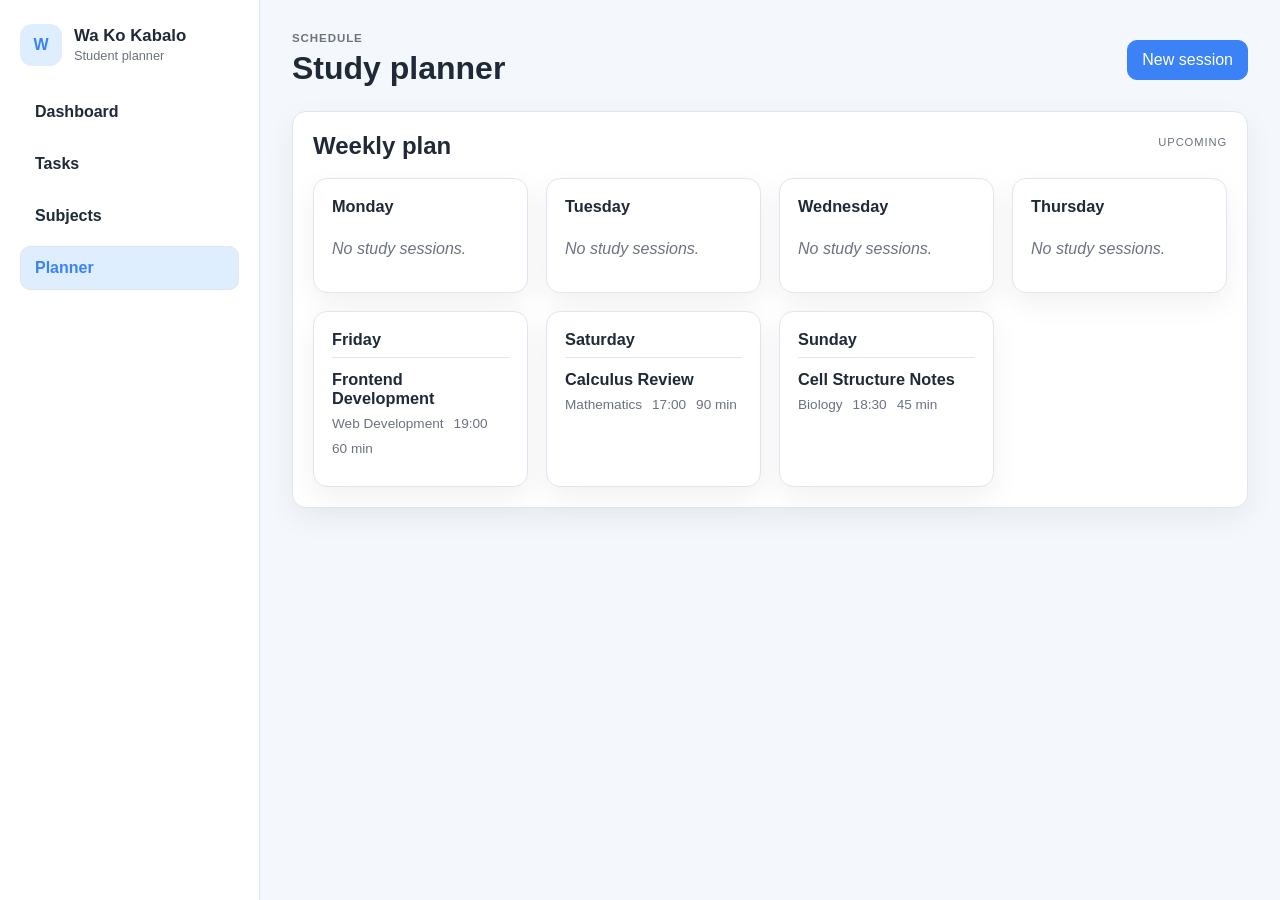
==== planner.html @ 294d0827 "feat: add student planner app foundation" ====
<!DOCTYPE html>
<html lang="en">
<head>
    <meta charset="UTF-8">
    <meta name="viewport" content="width=device-width, initial-scale=1.0">
    <title>Wa Ko Kabalo - Planner</title>
    <link rel="stylesheet" href="css/style.css">
</head>
<body>
    <div class="app-shell">
        <aside class="sidebar">
            <div class="brand">
                <div class="brand-mark">W</div>
                <div>
                    <p class="brand-name">Wa Ko Kabalo</p>
                    <span class="brand-tag">Student planner</span>
                </div>
            </div>

            <nav class="main-nav" aria-label="Main navigation">
                <a class="nav-link" href="index.html">Dashboard</a>
                <a class="nav-link" href="tasks.html">Tasks</a>
                <a class="nav-link" href="subjects.html">Subjects</a>
                <a class="nav-link active" href="planner.html">Planner</a>
            </nav>
        </aside>

        <main class="page-content">
            <header class="page-header">
                <div>
                    <p class="eyebrow">Schedule</p>
                    <h1>Study planner</h1>
                </div>
                <button class="primary-btn" type="button">New session</button>
            </header>

            <section class="panel">
                <div class="panel-header">
                    <h2>Weekly plan</h2>
                    <span class="label">Upcoming</span>
                </div>
                <div id="plannerWeek" class="week-grid"></div>
            </section>
        </main>
    </div>

    <script src="js/data.js"></script>
    <script src="js/planner.js"></script>
</body>
</html>
---- css/style.css ----
:root {
    --bg: #f4f7fb;
    --panel: #ffffff;
    --panel-alt: #eef3ff;
    --border: #dfe6f1;
    --text: #1f2937;
    --muted: #6b7280;
    --primary: #3b82f6;
    --primary-soft: #dfeeff;
    --success: #16a34a;
    --warning: #f59e0b;
    --danger: #ef4444;
    --shadow: 0 10px 30px rgba(15, 23, 42, 0.06);
}

* {
    box-sizing: border-box;
}

html {
    scroll-behavior: smooth;
}

body {
    margin: 0;
    font-family: Arial, Helvetica, sans-serif;
    background: var(--bg);
    color: var(--text);
}

button,
input {
    font: inherit;
}

.app-shell {
    display: flex;
    min-height: 100vh;
}

.sidebar {
    width: 260px;
    background: var(--panel);
    border-right: 1px solid var(--border);
    padding: 24px 20px;
}

.brand {
    display: flex;
    align-items: center;
    gap: 12px;
    margin-bottom: 24px;
}

.brand-mark {
    display: flex;
    align-items: center;
    justify-content: center;
    width: 42px;
    height: 42px;
    border-radius: 12px;
    background: var(--primary-soft);
    color: var(--primary);
    font-weight: 700;
}

.brand-name {
    margin: 0;
    font-size: 1.05rem;
    font-weight: 700;
}

.brand-tag {
    color: var(--muted);
    font-size: 0.8rem;
}

.main-nav {
    display: flex;
    flex-direction: column;
    gap: 8px;
}

.nav-link {
    display: block;
    padding: 12px 14px;
    border-radius: 10px;
    color: var(--text);
    text-decoration: none;
    font-weight: 600;
    border: 1px solid transparent;
}

.nav-link:hover,
.nav-link.active {
    background: var(--primary-soft);
    border-color: var(--border);
    color: var(--primary);
}

.sidebar-panel {
    margin-top: 28px;
    background: var(--panel-alt);
    border: 1px solid var(--border);
    border-radius: 12px;
    padding: 16px;
}

.label {
    margin: 0 0 8px;
    text-transform: uppercase;
    letter-spacing: 0.08em;
    font-size: 0.7rem;
    color: var(--muted);
}

.page-content {
    flex: 1;
    padding: 32px;
}

.page-header {
    display: flex;
    align-items: center;
    justify-content: space-between;
    gap: 16px;
    margin-bottom: 24px;
}

.eyebrow {
    margin: 0 0 6px;
    color: var(--muted);
    text-transform: uppercase;
    letter-spacing: 0.08em;
    font-size: 0.72rem;
    font-weight: 700;
}

.page-header h1,
.panel-header h2,
.panel h2 {
    margin: 0;
}

.primary-btn,
.secondary-btn,
.chip {
    border: 1px solid var(--border);
    background: var(--panel);
    color: var(--text);
    border-radius: 10px;
    padding: 10px 14px;
    cursor: pointer;
}

.primary-btn {
    background: var(--primary);
    border-color: var(--primary);
    color: white;
}

.stats-grid,
.dashboard-grid,
.subject-grid,
.week-grid {
    display: grid;
    gap: 18px;
}

.stats-grid {
    grid-template-columns: repeat(auto-fit, minmax(180px, 1fr));
    margin-bottom: 24px;
}

.stat-card,
.panel,
.subject-card,
.day-card {
    background: var(--panel);
    border: 1px solid var(--border);
    border-radius: 14px;
    box-shadow: var(--shadow);
}

.stat-card {
    padding: 18px 20px;
}

.stat-card p {
    margin: 0 0 8px;
    color: var(--muted);
    font-size: 0.9rem;
}

.stat-card strong {
    font-size: 1.9rem;
}

.dashboard-grid {
    grid-template-columns: 1.5fr 1fr;
}

.panel {
    padding: 20px;
}

.panel-header {
    display: flex;
    align-items: center;
    justify-content: space-between;
    gap: 12px;
    margin-bottom: 18px;
}

.panel-header a {
    color: var(--primary);
    text-decoration: none;
    font-weight: 600;
}

.task-list,
.mini-list,
.subject-list,
.session-list {
    display: flex;
    flex-direction: column;
    gap: 14px;
}

.task-item {
    padding: 14px 0;
    border-bottom: 1px solid var(--border);
}

.task-item:last-child {
    border-bottom: none;
    padding-bottom: 0;
}

.task-item h3,
.subject-card h3,
.day-card h3,
.session-item h4 {
    margin: 0 0 8px;
    font-size: 1.02rem;
}

.task-meta,
.subject-meta,
.session-meta {
    display: flex;
    flex-wrap: wrap;
    gap: 10px;
    color: var(--muted);
    font-size: 0.85rem;
}

.priority-badge,
.status-badge {
    display: inline-flex;
    align-items: center;
    border-radius: 999px;
    padding: 5px 9px;
    font-size: 0.72rem;
    font-weight: 700;
    text-transform: capitalize;
}

.priority-high {
    background: #fee2e2;
    color: #b91c1c;
}

.priority-medium {
    background: #fef3c7;
    color: #92400e;
}

.priority-low {
    background: #dcfce7;
    color: #166534;
}

.status-in-progress {
    background: #dbeafe;
    color: #1d4ed8;
}

.status-not-started {
    background: #f3f4f6;
    color: #374151;
}

.status-completed {
    background: #dcfce7;
    color: #166534;
}

.progress-line {
    width: 100%;
    height: 8px;
    background: #edf2f7;
    border-radius: 999px;
    overflow: hidden;
    margin-top: 10px;
}

.progress-line span {
    display: block;
    height: 100%;
    border-radius: inherit;
    background: var(--primary);
}

.mini-list .entry {
    padding: 12px 0;
    border-bottom: 1px solid var(--border);
}

.mini-list .entry:last-child {
    border-bottom: none;
    padding-bottom: 0;
}

.page-toolbar {
    display: flex;
    align-items: center;
    justify-content: space-between;
    gap: 16px;
    margin-bottom: 24px;
}

.filter-group {
    display: flex;
    flex-wrap: wrap;
    gap: 8px;
}

.chip.active {
    background: var(--primary-soft);
    border-color: var(--primary);
    color: var(--primary);
}

.search-box {
    flex: 1;
    max-width: 320px;
}

.search-box input {
    width: 100%;
    padding: 10px 12px;
    border: 1px solid var(--border);
    border-radius: 10px;
    background: var(--panel);
}

.table-wrap {
    overflow-x: auto;
}

.data-table {
    width: 100%;
    border-collapse: collapse;
}

.data-table th,
.data-table td {
    padding: 14px 10px;
    border-bottom: 1px solid var(--border);
    text-align: left;
    vertical-align: top;
}

.data-table th {
    color: var(--muted);
    font-size: 0.75rem;
    text-transform: uppercase;
    letter-spacing: 0.07em;
}

.subject-grid {
    grid-template-columns: repeat(auto-fit, minmax(220px, 1fr));
}

.subject-card {
    padding: 18px;
}

.subject-card-header {
    display: flex;
    align-items: center;
    justify-content: space-between;
    gap: 12px;
}

.subject-code {
    display: inline-block;
    padding: 6px 10px;
    border-radius: 999px;
    background: var(--primary-soft);
    color: var(--primary);
    font-size: 0.75rem;
    font-weight: 700;
}

.subject-card p {
    margin: 0 0 12px;
    color: var(--muted);
}

.week-grid {
    grid-template-columns: repeat(auto-fit, minmax(190px, 1fr));
}

.day-card {
    padding: 18px;
}

.session-item {
    padding: 12px 0;
    border-top: 1px solid var(--border);
}

.empty-state {
    color: var(--muted);
    font-style: italic;
}

@media (max-width: 820px) {
    .app-shell {
        flex-direction: column;
    }

    .sidebar {
        width: 100%;
        border-right: none;
        border-bottom: 1px solid var(--border);
    }

    .main-nav {
        flex-direction: row;
        flex-wrap: wrap;
    }

    .page-content {
        padding: 20px;
    }

    .dashboard-grid {
        grid-template-columns: 1fr;
    }

    .page-toolbar {
        flex-direction: column;
        align-items: stretch;
    }

    .search-box {
        max-width: none;
    }
}
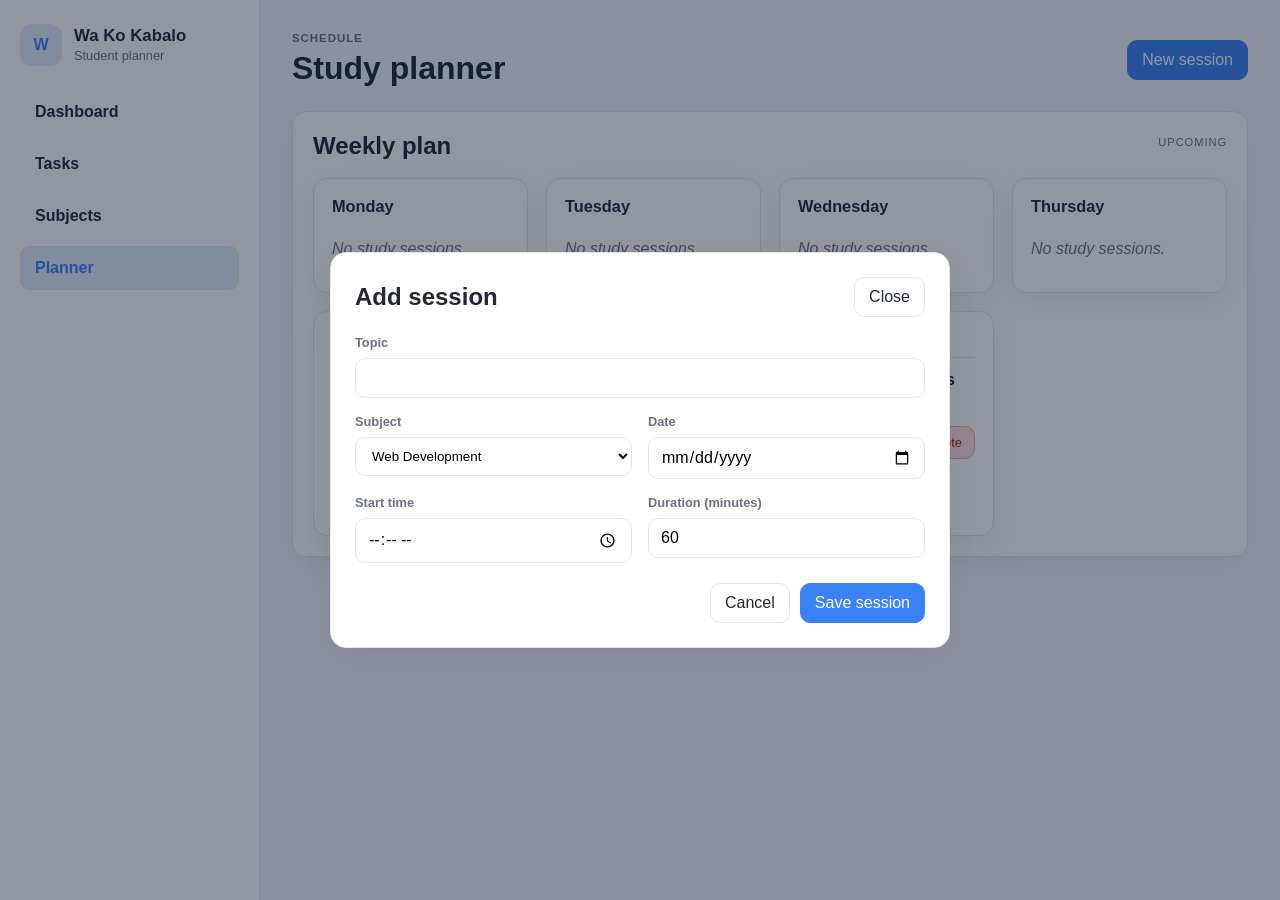
==== commit 39d14b32: "feat: complete core app CRUD functionality" ====
--- a/planner.html
+++ b/planner.html
@@ -31,7 +31,7 @@
                     <p class="eyebrow">Schedule</p>
                     <h1>Study planner</h1>
                 </div>
-                <button class="primary-btn" type="button">New session</button>
+                <button id="newSessionButton" class="primary-btn" type="button">New session</button>
             </header>
 
             <section class="panel">
@@ -44,6 +44,54 @@
         </main>
     </div>
 
+    <div id="sessionModal" class="modal-overlay" hidden>
+        <div class="modal-card">
+            <div class="panel-header">
+                <h2 id="sessionModalTitle">Add session</h2>
+                <button type="button" class="secondary-btn" id="closeSessionModal">Close</button>
+            </div>
+
+            <form id="sessionForm">
+                <input type="hidden" id="sessionId" value="">
+
+                <div class="form-grid">
+                    <div class="field full">
+                        <label for="sessionTopic">Topic</label>
+                        <input id="sessionTopic" name="topic" type="text" required>
+                    </div>
+
+                    <div class="field">
+                        <label for="sessionSubject">Subject</label>
+                        <select id="sessionSubject" name="subjectId"></select>
+                    </div>
+
+                    <div class="field">
+                        <label for="sessionDate">Date</label>
+                        <input id="sessionDate" name="date" type="date" required>
+                    </div>
+
+                    <div class="field">
+                        <label for="sessionStartTime">Start time</label>
+                        <input id="sessionStartTime" name="startTime" type="time" required>
+                    </div>
+
+                    <div class="field">
+                        <label for="sessionDuration">Duration (minutes)</label>
+                        <input id="sessionDuration" name="duration" type="number" min="15" step="15" value="60" required>
+                    </div>
+                </div>
+
+                <div class="form-actions">
+                    <button type="button" id="deleteSessionButton" class="danger-btn" hidden>Delete</button>
+                    <div class="form-actions-right">
+                        <button type="button" class="secondary-btn" id="cancelSessionModal">Cancel</button>
+                        <button type="submit" class="primary-btn">Save session</button>
+                    </div>
+                </div>
+            </form>
+        </div>
+    </div>
+
     <script src="js/data.js"></script>
     <script src="js/planner.js"></script>
 </body>
--- a/css/style.css
+++ b/css/style.css
@@ -127,6 +127,89 @@
     margin-bottom: 24px;
 }
 
+.modal-overlay {
+    position: fixed;
+    inset: 0;
+    background: rgba(15, 23, 42, 0.45);
+    display: flex;
+    align-items: center;
+    justify-content: center;
+    padding: 24px;
+    z-index: 10;
+}
+
+.modal-card {
+    width: min(620px, 100%);
+    background: var(--panel);
+    border: 1px solid var(--border);
+    border-radius: 16px;
+    box-shadow: var(--shadow);
+    padding: 24px;
+}
+
+.form-grid {
+    display: grid;
+    grid-template-columns: repeat(2, minmax(0, 1fr));
+    gap: 16px;
+    margin-top: 12px;
+}
+
+.field {
+    display: flex;
+    flex-direction: column;
+    gap: 8px;
+}
+
+.field.full {
+    grid-column: 1 / -1;
+}
+
+.field label {
+    font-size: 0.8rem;
+    color: var(--muted);
+    font-weight: 700;
+}
+
+.field input,
+.field textarea,
+.field select {
+    width: 100%;
+    padding: 10px 12px;
+    border: 1px solid var(--border);
+    border-radius: 10px;
+    background: var(--panel);
+}
+
+.form-actions {
+    display: flex;
+    align-items: center;
+    justify-content: space-between;
+    gap: 12px;
+    margin-top: 20px;
+}
+
+.form-actions-right {
+    display: flex;
+    align-items: center;
+    gap: 10px;
+    margin-left: auto;
+}
+
+.danger-btn {
+    border: 1px solid #fca5a5;
+    background: #fee2e2;
+    color: #b91c1c;
+    border-radius: 10px;
+    padding: 10px 14px;
+    cursor: pointer;
+}
+
+.small-btn {
+    padding: 8px 12px;
+    font-size: 0.8rem;
+    margin-left: 8px;
+}
+
 .eyebrow {
     margin: 0 0 6px;
     color: var(--muted);
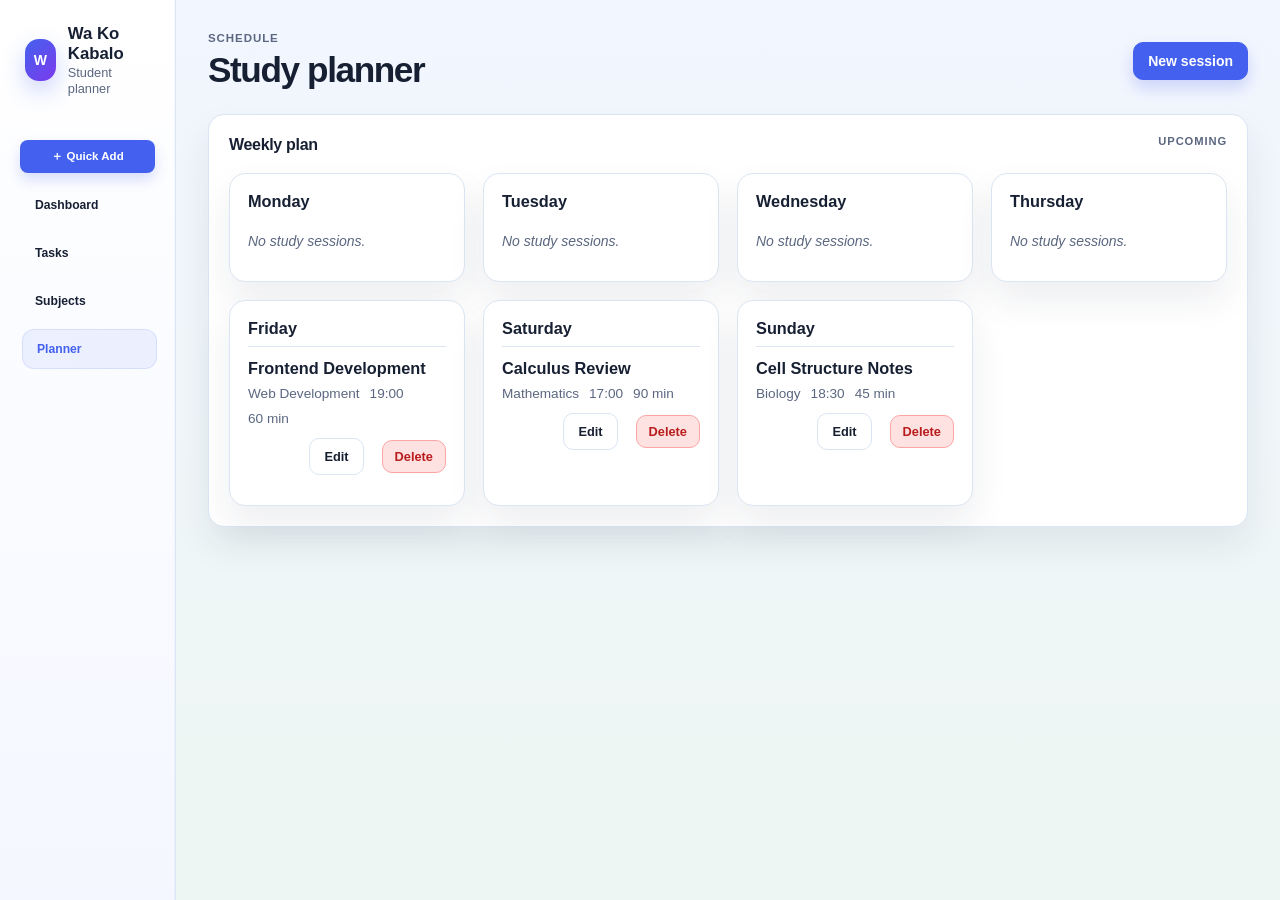
==== commit e9c16ecf: "new design for dashboard" ====
--- a/planner.html
+++ b/planner.html
@@ -16,6 +16,7 @@
                     <span class="brand-tag">Student planner</span>
                 </div>
             </div>
+            <a class="sidebar-quick-add" href="tasks.html?new=1">＋ Quick Add</a>
 
             <nav class="main-nav" aria-label="Main navigation">
                 <a class="nav-link" href="index.html">Dashboard</a>
--- a/css/style.css
+++ b/css/style.css
@@ -1,16 +1,17 @@
 :root {
-    --bg: #f4f7fb;
+    --bg: #f2f6ff;
+    --bg-strong: #e8f0ff;
     --panel: #ffffff;
-    --panel-alt: #eef3ff;
-    --border: #dfe6f1;
-    --text: #1f2937;
-    --muted: #6b7280;
-    --primary: #3b82f6;
-    --primary-soft: #dfeeff;
-    --success: #16a34a;
-    --warning: #f59e0b;
-    --danger: #ef4444;
-    --shadow: 0 10px 30px rgba(15, 23, 42, 0.06);
+    --panel-alt: #eef4ff;
+    --border: #dbe5f3;
+    --text: #172033;
+    --muted: #5b6780;
+    --primary: #4361ee;
+    --primary-soft: #ebf0ff;
+    --success: #1fa972;
+    --warning: #f5a524;
+    --danger: #ef476f;
+    --shadow: 0 18px 36px rgba(30, 41, 59, 0.08);
 }
 
 * {
@@ -23,8 +24,255 @@
 
 body {
     margin: 0;
-    font-family: Arial, Helvetica, sans-serif;
+    color: var(--text);
     background: var(--bg);
+    font-family: "Trebuchet MS", "Segoe UI", sans-serif;
+    font-size: 14px;
+}
+
+button, input, select, textarea { font: inherit; }
+button, a { -webkit-tap-highlight-color: transparent; }
+
+.app-shell { display: flex; min-height: 100vh; }
+
+.sidebar {
+    width: 176px;
+    flex: 0 0 176px;
+    padding: 16px 12px;
+    background: #fffaf4;
+    border-right: 1px solid #f4e9dd;
+    display: flex;
+    flex-direction: column;
+}
+
+.brand { display: flex; align-items: center; gap: 9px; padding: 0 5px 20px; }
+.brand-mark {
+    width: 30px;
+    height: 30px;
+    display: grid;
+    place-items: center;
+    border-radius: 8px;
+    background: var(--primary);
+    color: #fff;
+    font-weight: 800;
+}
+.brand-name { margin: 0; font-size: 0.78rem; font-weight: 800; }
+.brand-tag { color: var(--muted); font-size: 0.62rem; }
+.sidebar-quick-add { display: block; margin: 0 0 12px; padding: 9px 11px; border-radius: 8px; color: #fff; background: var(--primary); box-shadow: 0 7px 14px rgba(47, 75, 232, 0.18); font-size: 0.72rem; font-weight: 800; text-align: center; text-decoration: none; }
+.main-nav { display: flex; flex-direction: column; gap: 4px; }
+.nav-link {
+    display: block;
+    padding: 9px 11px;
+    border-radius: 8px;
+    color: #3d3935;
+    text-decoration: none;
+    font-size: 0.76rem;
+    font-weight: 700;
+    transition: background 0.18s ease, color 0.18s ease, transform 0.18s ease;
+}
+.nav-link:hover, .nav-link.active { color: #fff; background: var(--primary); transform: translateX(2px); }
+.sidebar-panel {
+    margin-top: auto;
+    padding: 12px;
+    border-radius: 10px;
+    background: #f7eee4;
+    color: var(--muted);
+    font-size: 0.72rem;
+}
+.sidebar-panel strong { display: block; color: var(--text); font-size: 0.82rem; }
+.sidebar-panel p { margin: 4px 0 0; }
+.label, .eyebrow {
+    margin: 0;
+    color: var(--muted);
+    font-size: 0.62rem;
+    font-weight: 800;
+    letter-spacing: 0.07em;
+    text-transform: uppercase;
+}
+
+.page-content { width: min(100%, 1150px); padding: 16px 24px 40px; margin: 0 auto; }
+.page-header { display: flex; align-items: center; justify-content: space-between; gap: 16px; margin-bottom: 18px; }
+.page-header h1 { margin: 3px 0 0; font-size: clamp(1.55rem, 3vw, 2.2rem); letter-spacing: -0.04em; }
+.topbar { display: flex; align-items: center; justify-content: space-between; gap: 18px; margin-bottom: 12px; }
+.search-bar { width: min(100%, 390px); display: flex; align-items: center; gap: 8px; padding: 7px 11px; border-radius: 999px; background: #f3ebe3; color: var(--muted); }
+.search-bar input { width: 100%; border: 0; outline: 0; background: transparent; color: var(--text); font-size: 0.75rem; }
+.topbar-actions { display: flex; align-items: center; gap: 12px; color: var(--muted); font-size: 0.7rem; }
+.focus-pill { display: inline-flex; align-items: center; gap: 6px; color: var(--success); font-weight: 800; text-transform: uppercase; letter-spacing: 0.04em; }
+.focus-pill span { width: 7px; height: 7px; border-radius: 50%; background: var(--mint); }
+.notification-dot { display: grid; place-items: center; width: 20px; height: 20px; color: #fff; background: var(--danger); border-radius: 50%; font-size: 0.62rem; }
+.avatar { display: grid; place-items: center; width: 26px; height: 26px; color: #fff; background: #5e4b40; border-radius: 50%; font-weight: 800; }
+.welcome-band { display: flex; align-items: center; justify-content: space-between; gap: 20px; padding: 16px 18px; margin-bottom: 12px; border-radius: 10px; background: linear-gradient(100deg, #fff4e8 0%, #f9efe6 60%, #d9f7df 100%); }
+.welcome-band h1 { margin: 4px 0; font-size: clamp(1.4rem, 3vw, 2rem); letter-spacing: -0.05em; }
+.welcome-band h1 em { color: var(--primary); font-style: normal; }
+.welcome-band p:last-child { max-width: 510px; margin: 0; color: var(--muted); font-size: 0.72rem; }
+.encouragement { display: flex; align-items: center; gap: 9px; min-width: 180px; padding: 10px; background: rgba(255,255,255,0.84); border-radius: 9px; }
+.encouragement > span { display: grid; place-items: center; width: 30px; height: 30px; border-radius: 50%; color: #08704d; background: var(--mint); }
+.encouragement strong, .encouragement small { display: block; font-size: 0.68rem; }
+.encouragement small { margin-top: 3px; color: var(--muted); }
+.encouragement b { margin-left: auto; color: var(--success); font-size: 0.58rem; }
+.calm-strip { display: flex; align-items: center; gap: 9px; padding: 10px 13px; margin-bottom: 14px; background: #fff; border: 1px solid var(--border); border-radius: 9px; }
+.calm-icon { display: grid; place-items: center; width: 22px; height: 22px; color: #08704d; background: var(--mint); border-radius: 50%; }
+.calm-strip strong, .calm-strip small { display: block; font-size: 0.68rem; }
+.calm-strip small { color: var(--muted); }
+.calm-progress { width: min(190px, 25%); height: 5px; margin-left: auto; background: #eee8df; border-radius: 999px; overflow: hidden; }
+.calm-progress i { display: block; width: 28%; height: 100%; background: var(--success); border-radius: inherit; }
+.dashboard-grid-reference { align-items: start; }
+.focus-card { padding: 16px; margin-bottom: 14px; background: #fff; border: 1px solid var(--border); border-radius: 10px; box-shadow: var(--shadow); }
+.focus-tags { display: flex; flex-wrap: wrap; gap: 6px; }
+.focus-tags span { padding: 4px 7px; border-radius: 999px; background: #ffe7dc; color: #a7473e; font-size: 0.6rem; font-weight: 800; }
+.focus-tags span + span { color: var(--muted); background: #f1eee9; }
+.focus-due { margin: 7px 0; color: var(--danger); font-size: 0.68rem; font-weight: 800; }
+.focus-card h2 { margin: 0; font-size: 1.25rem; letter-spacing: -0.04em; }
+.focus-card-copy > p:last-child { max-width: 680px; margin: 6px 0 12px; color: var(--muted); font-size: 0.76rem; }
+.micro-progress { padding: 10px; border-radius: 8px; background: var(--panel-alt); }
+.micro-progress strong { display: flex; justify-content: space-between; font-size: 0.6rem; letter-spacing: 0.05em; }
+.micro-progress strong small { color: var(--muted); letter-spacing: 0; }
+.micro-progress div { display: grid; grid-template-columns: repeat(2, 1fr); gap: 5px; margin-top: 8px; }
+.micro-progress span { padding: 7px; border-radius: 6px; background: #fff; color: var(--muted); font-size: 0.62rem; }
+.focus-actions { display: flex; align-items: center; gap: 8px; margin-top: 14px; }
+.focus-actions a:last-child { margin-left: auto; color: var(--muted); font-size: 0.66rem; text-decoration: none; }
+.stats-grid .stat-card small { display: block; margin-top: 5px; color: var(--muted); font-size: 0.61rem; }
+.stats-grid .stat-card-accent small { color: #dfe4ff; }
+.matrix-panel { margin-top: 14px; }
+.panel-subtitle { margin: 3px 0 0; color: var(--muted); font-size: 0.68rem; }
+.filter-tag { padding: 5px 8px; border: 1px solid var(--border); border-radius: 7px; color: var(--muted); font-size: 0.62rem; }
+.matrix-list { display: grid; grid-template-columns: repeat(2, minmax(0, 1fr)); gap: 10px; }
+.matrix-list .task-item { padding: 12px; border: 0; border-radius: 8px; background: var(--panel-alt); }
+.dashboard-rail { display: flex; flex-direction: column; gap: 14px; }
+.timer-card { text-align: center; }
+.timer-card .panel-header { text-align: left; }
+.timer-card > p { margin: 10px 0 4px; color: var(--muted); font-size: 0.64rem; text-transform: uppercase; }
+.timer-card h2 { font-size: 0.85rem; }
+.focus-label { padding: 4px 7px; border-radius: 999px; background: var(--primary-soft); color: var(--primary); font-size: 0.62rem; font-weight: 800; text-transform: uppercase; }
+.timer-ring { display: grid; place-items: center; width: 112px; height: 112px; margin: 14px auto; border: 8px solid var(--primary); border-left-color: #e5e9ff; border-radius: 50%; }
+.timer-ring strong { display: block; font-size: 1.55rem; line-height: 1; }
+.timer-ring small { color: var(--muted); font-size: 0.58rem; }
+.timer-actions { display: flex; justify-content: center; gap: 7px; }
+.mint-btn { color: #114d39; background: var(--mint); border-color: var(--mint); box-shadow: none; }
+.deadlines-card .panel-header a { font-size: 0.62rem; }
+.quote-card { padding: 16px; border-radius: 9px; background: #eee5da; }
+.quote-card strong { font-size: 0.75rem; }
+.quote-card p { margin: 8px 0 0; color: var(--muted); font-size: 0.7rem; font-style: italic; line-height: 1.5; }
+.rhythm-card .panel-header strong { color: var(--success); font-size: 0.6rem; }
+.week-dots { display: grid; grid-template-columns: repeat(7, 1fr); gap: 4px; text-align: center; color: var(--muted); font-size: 0.58rem; line-height: 1.7; }
+.week-dots span { padding: 2px; border-radius: 5px; background: #f4eee7; }
+.week-dots .today { color: #fff; background: var(--primary); }
+
+.primary-btn, .secondary-btn, .chip, .danger-btn {
+    border: 1px solid var(--border);
+    border-radius: 8px;
+    padding: 9px 13px;
+    cursor: pointer;
+    font-weight: 700;
+    text-decoration: none;
+}
+.primary-btn { color: #fff; background: var(--primary); border-color: var(--primary); box-shadow: 0 8px 16px rgba(47, 75, 232, 0.2); }
+.secondary-btn, .chip { color: var(--text); background: #fff; }
+.danger-btn { color: #b33c39; background: #fff0ee; border-color: #f5c5c1; }
+.small-btn { padding: 6px 9px; font-size: 0.7rem; }
+
+.stats-grid { display: grid; grid-template-columns: repeat(5, minmax(0, 1fr)); gap: 10px; margin-bottom: 18px; }
+.stat-card, .panel, .subject-card, .day-card {
+    background: var(--panel);
+    border: 1px solid var(--border);
+    border-radius: 10px;
+    box-shadow: var(--shadow);
+}
+.stat-card { padding: 13px; }
+.stat-card-accent { background: var(--primary); color: #fff; }
+.stat-card p { margin: 0 0 6px; color: var(--muted); font-size: 0.68rem; text-transform: uppercase; letter-spacing: 0.05em; }
+.stat-card-accent p { color: #dfe4ff; }
+.stat-card strong { font-size: 1.45rem; }
+
+.dashboard-grid { display: grid; grid-template-columns: minmax(0, 1.45fr) minmax(260px, 0.8fr); gap: 14px; }
+.panel { padding: 16px; }
+.panel-header { display: flex; align-items: center; justify-content: space-between; gap: 12px; margin-bottom: 14px; }
+.panel-header h2, .panel h2 { margin: 0; font-size: 1rem; letter-spacing: -0.02em; }
+.panel-header a { color: var(--primary); text-decoration: none; font-size: 0.72rem; font-weight: 800; }
+.task-list, .mini-list, .subject-list, .session-list { display: flex; flex-direction: column; gap: 10px; }
+.task-item { padding: 11px 0; border-bottom: 1px solid var(--border); }
+.task-item:last-child { border-bottom: 0; padding-bottom: 0; }
+.task-item h3, .task-item h4, .subject-card h3, .day-card h3, .session-item h4 { margin: 5px 0; font-size: 0.9rem; }
+.task-item p { margin: 4px 0; color: var(--muted); font-size: 0.75rem; }
+.task-meta, .subject-meta, .session-meta { display: flex; flex-wrap: wrap; gap: 7px; color: var(--muted); font-size: 0.7rem; }
+.priority-badge, .status-badge, .subject-code { display: inline-flex; align-items: center; border-radius: 999px; padding: 4px 7px; font-size: 0.62rem; font-weight: 800; text-transform: capitalize; }
+.priority-high { background: #ffe1dc; color: #a7473e; }
+.priority-medium { background: #fff0d6; color: #9a671b; }
+.priority-low, .status-completed { background: #d8f8e9; color: #08704d; }
+.status-in-progress { background: #e2e8ff; color: #3049bf; }
+.status-not-started { background: #f0eeeb; color: #645e59; }
+.progress-line { width: 100%; height: 6px; margin-top: 8px; overflow: hidden; background: #eee9e3; border-radius: 999px; }
+.progress-line span { display: block; height: 100%; background: var(--primary); border-radius: inherit; }
+.mini-list .entry { padding: 10px; border-radius: 8px; background: var(--panel-alt); font-size: 0.75rem; }
+.mini-list .entry strong { display: block; color: var(--primary); font-size: 0.66rem; text-transform: uppercase; }
+
+.page-toolbar { display: flex; align-items: center; justify-content: space-between; gap: 16px; margin-bottom: 16px; }
+.filter-group { display: flex; flex-wrap: wrap; gap: 6px; }
+.chip.active { color: #fff; background: var(--primary); border-color: var(--primary); }
+.search-box { flex: 1; max-width: 300px; }
+.search-box input, .field input, .field textarea, .field select { width: 100%; padding: 9px 10px; color: var(--text); background: #fffdfb; border: 1px solid var(--border); border-radius: 7px; }
+.table-wrap { overflow-x: auto; }
+.data-table { width: 100%; border-collapse: collapse; }
+.data-table th, .data-table td { padding: 11px 8px; border-bottom: 1px solid var(--border); text-align: left; vertical-align: top; }
+.data-table th { color: var(--muted); font-size: 0.65rem; text-transform: uppercase; letter-spacing: 0.06em; }
+.data-table td { font-size: 0.78rem; }
+.data-table small { color: var(--muted); }
+.table-select { min-width: 105px; padding: 6px; border: 1px solid var(--border); border-radius: 6px; background: var(--panel-alt); color: var(--text); }
+
+.subject-grid, .week-grid { display: grid; gap: 12px; }
+.subject-grid { grid-template-columns: repeat(auto-fit, minmax(210px, 1fr)); }
+.subject-card, .day-card { padding: 14px; }
+.subject-card-header { display: flex; align-items: center; justify-content: space-between; gap: 10px; }
+.subject-card p { margin: 6px 0 12px; color: var(--muted); font-size: 0.78rem; }
+.subject-code { color: var(--primary); background: var(--primary-soft); }
+.week-grid { grid-template-columns: repeat(auto-fit, minmax(150px, 1fr)); }
+.day-card h3 { margin-bottom: 12px; }
+.session-item { padding: 10px 0; border-top: 1px solid var(--border); }
+.empty-state { color: var(--muted); font-style: italic; }
+
+.modal-overlay { position: fixed; inset: 0; z-index: 10; display: flex; align-items: center; justify-content: center; padding: 20px; background: rgba(32, 26, 21, 0.45); }
+.modal-overlay[hidden] { display: none !important; }
+.modal-card { width: min(620px, 100%); max-height: calc(100vh - 40px); overflow-y: auto; padding: 20px; background: var(--panel); border: 1px solid var(--border); border-radius: 12px; box-shadow: 0 24px 60px rgba(32, 26, 21, 0.2); }
+.form-grid { display: grid; grid-template-columns: repeat(2, minmax(0, 1fr)); gap: 13px; margin-top: 12px; }
+.field { display: flex; flex-direction: column; gap: 6px; }
+.field.full { grid-column: 1 / -1; }
+.field label { color: var(--muted); font-size: 0.72rem; font-weight: 800; }
+.form-actions { display: flex; align-items: center; justify-content: space-between; gap: 12px; margin-top: 18px; }
+.form-actions-right { display: flex; align-items: center; gap: 8px; margin-left: auto; }
+
+@media (max-width: 900px) {
+    .sidebar { width: 150px; flex-basis: 150px; }
+    .stats-grid { grid-template-columns: repeat(3, 1fr); }
+}
+@media (max-width: 680px) {
+    .app-shell { display: block; }
+    .sidebar { width: 100%; border-right: 0; border-bottom: 1px solid #f4e9dd; }
+    .brand { padding-bottom: 12px; }
+    .main-nav { flex-direction: row; overflow-x: auto; }
+    .nav-link { white-space: nowrap; }
+    .sidebar-panel { display: none; }
+    .page-content { padding: 18px 14px 30px; }
+    .page-header { align-items: flex-start; }
+    .stats-grid { grid-template-columns: repeat(2, 1fr); }
+    .dashboard-grid { grid-template-columns: 1fr; }
+    .page-toolbar { flex-direction: column; align-items: stretch; }
+    .search-box { max-width: none; }
+    .form-grid { grid-template-columns: 1fr; }
+    .field.full { grid-column: auto; }
+}
+
+* {
+    box-sizing: border-box;
+}
+
+html {
+    scroll-behavior: smooth;
+}
+
+body {
+    margin: 0;
+    font-family: "Segoe UI", Arial, sans-serif;
+    background: linear-gradient(180deg, var(--bg) 0%, #edf6f2 100%);
     color: var(--text);
 }
 
@@ -40,9 +288,10 @@
 
 .sidebar {
     width: 260px;
-    background: var(--panel);
+    background: linear-gradient(180deg, #ffffff 0%, #f4f7ff 100%);
     border-right: 1px solid var(--border);
     padding: 24px 20px;
+    box-shadow: inset -1px 0 0 rgba(67, 97, 238, 0.04);
 }
 
 .brand {
@@ -58,10 +307,11 @@
     justify-content: center;
     width: 42px;
     height: 42px;
-    border-radius: 12px;
-    background: var(--primary-soft);
-    color: var(--primary);
+    border-radius: 14px;
+    background: linear-gradient(135deg, var(--primary) 0%, #7c3aed 100%);
+    color: white;
     font-weight: 700;
+    box-shadow: 0 10px 22px rgba(67, 97, 238, 0.25);
 }
 
 .brand-name {
@@ -84,18 +334,20 @@
 .nav-link {
     display: block;
     padding: 12px 14px;
-    border-radius: 10px;
+    border-radius: 12px;
     color: var(--text);
     text-decoration: none;
     font-weight: 600;
     border: 1px solid transparent;
+    transition: 0.2s ease;
 }
 
 .nav-link:hover,
 .nav-link.active {
-    background: var(--primary-soft);
-    border-color: var(--border);
+    background: linear-gradient(90deg, var(--primary-soft) 0%, rgba(67, 97, 238, 0.08) 100%);
+    border-color: rgba(67, 97, 238, 0.12);
     color: var(--primary);
+    transform: translateX(2px);
 }
 
 .sidebar-panel {
@@ -138,8 +390,14 @@
     z-index: 10;
 }
 
+.modal-overlay[hidden] {
+    display: none !important;
+}
+
 .modal-card {
     width: min(620px, 100%);
+    max-height: calc(100vh - 48px);
+    overflow-y: auto;
     background: var(--panel);
     border: 1px solid var(--border);
     border-radius: 16px;
@@ -261,12 +519,17 @@
 .day-card {
     background: var(--panel);
     border: 1px solid var(--border);
-    border-radius: 14px;
+    border-radius: 16px;
     box-shadow: var(--shadow);
 }
 
 .stat-card {
     padding: 18px 20px;
+    border-top: 4px solid rgba(67, 97, 238, 0.18);
+}
+
+.stat-card-accent {
+    background: linear-gradient(135deg, #edf2ff 0%, #ffffff 100%);
 }
 
 .stat-card p {
@@ -453,6 +716,16 @@
     border-bottom: 1px solid var(--border);
     text-align: left;
     vertical-align: top;
+}
+
+.table-select {
+    width: 100%;
+    min-width: 120px;
+    padding: 8px 10px;
+    border: 1px solid var(--border);
+    border-radius: 8px;
+    background: var(--panel-alt);
+    color: var(--text);
 }
 
 .data-table th {
@@ -500,6 +773,12 @@
     padding: 18px;
 }
 
+.subject-card:hover,
+.day-card:hover,
+.panel:hover {
+    box-shadow: 0 20px 36px rgba(30, 41, 59, 0.1);
+}
+
 .session-item {
     padding: 12px 0;
     border-top: 1px solid var(--border);
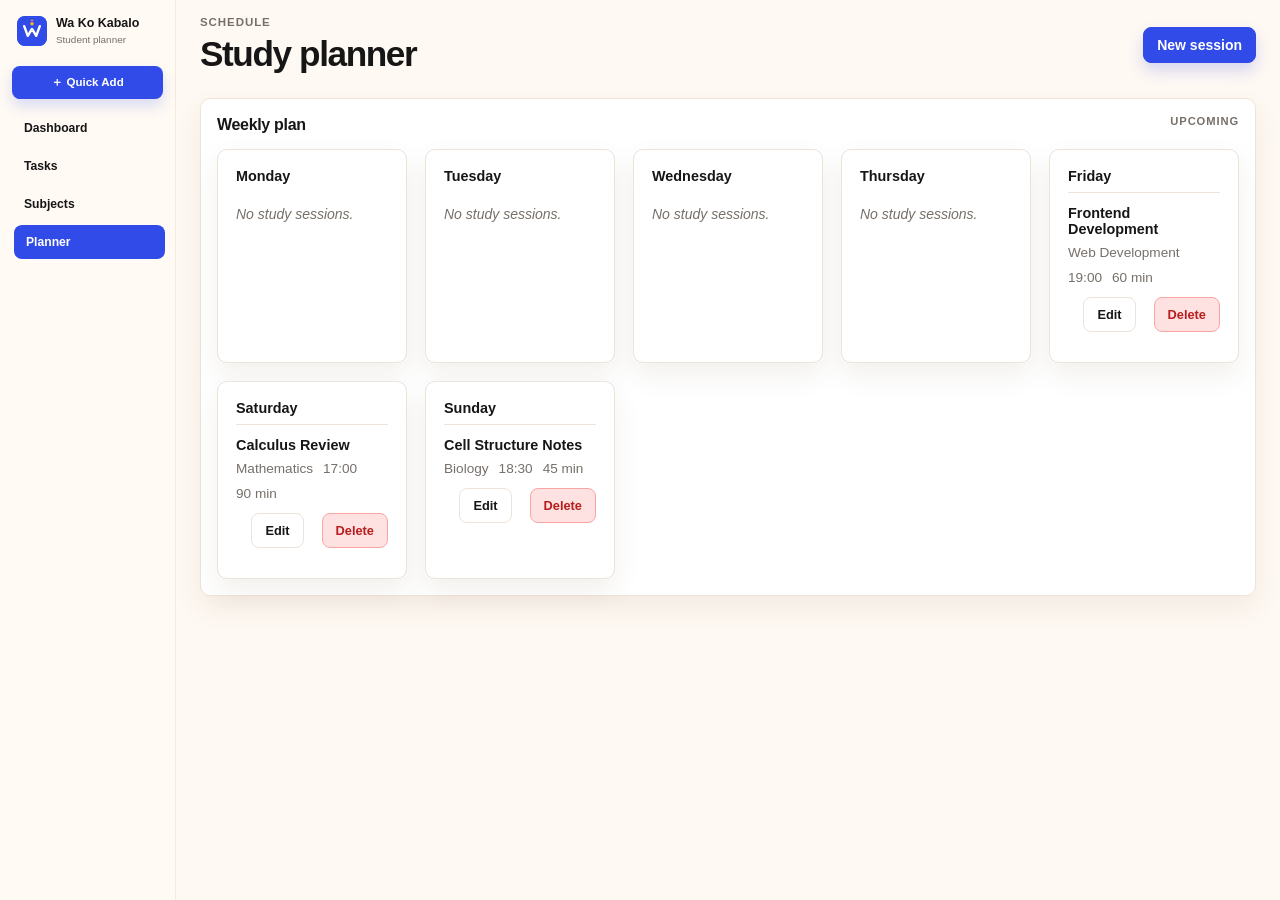
==== commit b5bb5761: "add new logo design" ====
--- a/planner.html
+++ b/planner.html
@@ -10,7 +10,7 @@
     <div class="app-shell">
         <aside class="sidebar">
             <div class="brand">
-                <div class="brand-mark">W</div>
+                <div class="brand-mark"><img src="assets/logo.svg" alt="Wa Ko Kabalo logo"></div>
                 <div>
                     <p class="brand-name">Wa Ko Kabalo</p>
                     <span class="brand-tag">Student planner</span>
--- a/css/style.css
+++ b/css/style.css
@@ -261,6 +261,164 @@
     .field.full { grid-column: auto; }
 }
 
+/* Tasks view: compact list-and-inspector composition from the reference. */
+.tasks-heading { align-items: flex-start; margin-bottom: 12px; }
+.title-line { display: flex; align-items: center; gap: 7px; }
+.title-line h1 { margin: 0; }
+.tasks-heading > div > p { margin: 3px 0 0; color: var(--muted); font-size: 0.72rem; }
+.term-pill { padding: 4px 6px; border-radius: 5px; color: #9a671b; background: #fff0d6; font-size: 0.58rem; font-weight: 800; }
+.heading-actions { display: flex; gap: 7px; }
+.momentum-strip { display: flex; align-items: center; gap: 10px; padding: 11px 13px; margin-bottom: 12px; border: 1px solid var(--border); border-radius: 9px; background: #fff; }
+.momentum-icon { display: grid; place-items: center; width: 30px; height: 30px; border-radius: 8px; color: #08704d; background: var(--mint); font-size: 1.2rem; font-weight: 800; }
+.momentum-strip strong, .momentum-strip small { display: block; font-size: 0.72rem; }
+.momentum-strip small { margin-top: 3px; color: var(--muted); font-size: 0.64rem; }
+.momentum-strip small b { color: var(--text); }
+.rhythm-meter { width: 180px; margin-left: auto; }
+.rhythm-meter > span { display: flex; justify-content: space-between; font-size: 0.57rem; font-weight: 800; }
+.rhythm-meter > span b { color: var(--success); }
+.rhythm-meter > i { display: block; height: 5px; margin: 5px 0 3px; overflow: hidden; border-radius: 999px; background: #eee9e3; }
+.rhythm-meter > i em { display: block; width: 66%; height: 100%; border-radius: inherit; background: var(--success); }
+.rhythm-meter > small { color: var(--muted); font-size: 0.52rem; }
+.rhythm-meter > small b { color: var(--success); }
+.rhythm-meter > small span { color: var(--danger); }
+.task-filter-toolbar { padding: 0; margin-bottom: 10px; border: 0; box-shadow: none; background: transparent; }
+.task-filter-toolbar .chip { padding: 7px 9px; color: var(--muted); background: #f5eee7; border-color: transparent; font-size: 0.63rem; }
+.task-filter-toolbar .chip small { color: inherit; font-size: 0.56rem; }
+.task-filter-toolbar .chip.active { color: #fff; background: var(--primary); }
+.view-switch { display: flex; gap: 5px; }
+.view-switch button { padding: 6px 8px; border: 0; border-radius: 5px; color: var(--muted); background: transparent; font-size: 0.62rem; cursor: pointer; }
+.view-switch .view-active { color: var(--primary); background: #fff; box-shadow: 0 2px 8px rgba(87, 63, 39, 0.08); }
+.task-search-row { display: flex; align-items: center; gap: 9px; margin-bottom: 12px; }
+.task-search-row .search-box { display: flex; align-items: center; gap: 7px; max-width: 330px; padding: 7px 10px; border-radius: 7px; background: #f3ebe3; color: var(--muted); }
+.task-search-row .search-box input { padding: 0; border: 0; outline: 0; background: transparent; font-size: 0.65rem; }
+.subject-filter-pills { display: flex; align-items: center; gap: 5px; margin-left: auto; }
+.subject-filter-pills small { color: var(--muted); font-size: 0.52rem; }
+.subject-filter-pills span { padding: 5px 7px; border-radius: 999px; background: #fff; border: 1px solid var(--border); font-size: 0.58rem; font-weight: 800; }
+.subject-filter-pills span:nth-of-type(1) { color: #3049bf; }
+.subject-filter-pills span:nth-of-type(2) { color: #a7473e; }
+.subject-filter-pills span:nth-of-type(3) { color: #08704d; }
+.subject-filter-pills span:nth-of-type(4) { color: #776f69; }
+.tasks-workspace { display: grid; grid-template-columns: minmax(0, 1fr) 220px; gap: 12px; align-items: start; }
+.task-list-panel { min-width: 0; padding: 0; border: 0; box-shadow: none; background: transparent; }
+.task-section-heading { display: flex; align-items: center; justify-content: space-between; margin: 0 0 7px; }
+.task-section-heading h2 { margin: 0; font-size: 0.84rem; }
+.task-section-heading h2 small { margin-left: 5px; padding: 3px 5px; border-radius: 999px; color: #a7473e; background: #ffe1dc; font-size: 0.52rem; }
+.task-section-heading > span { color: var(--muted); font-size: 0.57rem; }
+.task-list-panel .table-wrap { padding: 0; border-radius: 10px; background: transparent; }
+.task-list-panel .data-table { border-collapse: separate; border-spacing: 0 7px; }
+.task-list-panel .data-table thead { display: none; }
+.task-list-panel .data-table tbody tr { background: #fff; box-shadow: 0 5px 14px rgba(87, 63, 39, 0.05); }
+.task-list-panel .data-table td { padding: 10px 7px; border: 0; font-size: 0.66rem; }
+.task-list-panel .data-table td:first-child { padding-left: 12px; border-left: 3px solid transparent; border-radius: 9px 0 0 9px; }
+.task-list-panel .data-table td:last-child { padding-right: 10px; border-radius: 0 9px 9px 0; }
+.task-list-panel .data-table tr:first-child td:first-child { border-left-color: var(--danger); }
+.task-list-panel .data-table strong { font-size: 0.72rem; }
+.task-list-panel .data-table small { display: inline-block; max-width: 190px; margin-top: 3px; line-height: 1.3; }
+.task-list-panel .table-select { min-width: 80px; padding: 4px 5px; font-size: 0.58rem; }
+.task-list-panel .progress-line { min-width: 70px; height: 5px; margin-top: 4px; }
+.task-list-panel .small-btn { display: none; }
+.task-inspector { position: sticky; top: 12px; padding: 13px; }
+.task-inspector .panel-header { margin-bottom: 8px; }
+.task-inspector .panel-header h2 { font-size: 0.8rem; }
+.inspector-status { padding: 4px 6px; border-radius: 5px; color: #a7473e; background: #ffe1dc; font-size: 0.55rem; }
+.inspector-code { display: inline-block; padding: 4px 6px; border-radius: 4px; color: var(--primary); background: var(--primary-soft); font-size: 0.55rem; font-weight: 800; }
+.task-inspector h3 { margin: 8px 0 5px; font-size: 0.82rem; }
+.inspector-priority { font-size: 0.54rem; }
+.inspector-label { margin: 13px 0 5px; color: var(--muted); font-size: 0.52rem; font-weight: 800; }
+.inspector-copy { margin: 0; padding: 9px; border-radius: 6px; color: var(--muted); background: var(--panel-alt); font-size: 0.61rem; line-height: 1.45; }
+.inspector-steps { display: flex; flex-direction: column; gap: 5px; }
+.inspector-steps span { padding: 7px; border-radius: 5px; background: var(--panel-alt); font-size: 0.61rem; }
+.inspector-action, .inspector-done { width: 100%; margin-top: 13px; padding: 8px; font-size: 0.65rem; }
+.inspector-done { margin-top: 6px; }
+
+@media (max-width: 780px) {
+    .tasks-workspace { grid-template-columns: 1fr; }
+    .task-inspector { position: static; }
+    .subject-filter-pills { display: none; }
+}
+
+@media (max-width: 560px) {
+    .tasks-heading { flex-direction: column; }
+    .heading-actions { width: 100%; }
+    .heading-actions button { flex: 1; }
+    .momentum-strip { align-items: flex-start; flex-wrap: wrap; }
+    .rhythm-meter { width: 100%; margin-left: 40px; }
+    .task-filter-toolbar { align-items: flex-start; }
+    .view-switch { width: 100%; }
+    .task-search-row { display: block; }
+    .task-search-row .search-box { max-width: none; }
+    .task-list-panel .data-table { min-width: 680px; }
+    .task-list-panel .table-wrap { overflow-x: auto; }
+}
+
+/* Subjects view: enrolled-course modules and summary rhythm from the reference. */
+.subjects-heading { align-items: flex-start; margin-bottom: 16px; }
+.subjects-heading > div > p { margin: 3px 0 0; color: var(--muted); font-size: 0.7rem; }
+.subject-stats { display: grid; grid-template-columns: repeat(4, minmax(0, 1fr)); gap: 10px; margin-bottom: 22px; }
+.subject-stat { position: relative; min-height: 92px; padding: 12px; overflow: hidden; border: 1px solid var(--border); border-radius: 10px; background: #fff; box-shadow: var(--shadow); }
+.subject-stat > span, .subject-stat > small { display: block; color: var(--muted); font-size: 0.6rem; }
+.subject-stat > strong { display: block; margin: 4px 0; color: var(--text); font-size: 1.55rem; line-height: 1; }
+.subject-stat:nth-child(2) > strong { color: var(--primary); }
+.subject-stat:nth-child(3) > strong { color: var(--success); }
+.subject-stat:nth-child(4) > strong { color: #f06c51; }
+.subject-stat > em { display: inline-block; margin-top: 7px; padding: 3px 6px; border-radius: 5px; color: var(--muted); background: #f4eee7; font-size: 0.52rem; font-style: normal; font-weight: 800; }
+.subject-stat > .stat-coral { color: #a7473e; background: #ffe1dc; }
+.subject-stat > i { display: block; height: 5px; margin-top: 10px; overflow: hidden; border-radius: 999px; background: #eee9e3; }
+.subject-stat > i b { display: block; width: 0; height: 100%; border-radius: inherit; background: var(--success); }
+.section-heading { display: flex; align-items: center; justify-content: space-between; gap: 12px; margin-bottom: 12px; }
+.section-heading h2 { margin: 0; font-size: 0.9rem; }
+.section-heading h2 small { display: inline-grid; place-items: center; min-width: 18px; height: 18px; margin-left: 4px; border-radius: 999px; color: var(--muted); background: #f4eee7; font-size: 0.56rem; }
+.section-heading p { margin: 3px 0 0; color: var(--muted); font-size: 0.62rem; }
+.section-heading > a { color: var(--primary); font-size: 0.65rem; font-weight: 800; text-decoration: none; }
+.section-view { color: var(--primary); font-size: 0.85rem; }
+.active-courses-section { margin-bottom: 30px; }
+.subject-grid { grid-template-columns: repeat(3, minmax(0, 1fr)); gap: 12px; }
+.subject-card.course-card { min-height: 270px; padding: 14px; border-radius: 10px; box-shadow: var(--shadow); }
+.course-card-top { display: flex; align-items: center; justify-content: space-between; gap: 5px; }
+.course-card .subject-code { padding: 4px 7px; border-radius: 5px; color: #fff; background: var(--primary); font-size: 0.55rem; }
+.course-card:nth-child(2n) .subject-code { background: #b74424; }
+.course-card:nth-child(3n) .subject-code { background: #08704d; }
+.course-status { padding: 4px 6px; border-radius: 999px; color: var(--success); background: #d8f8e9; font-size: 0.53rem; font-weight: 800; }
+.course-card h3 { min-height: 30px; margin: 10px 0 5px; font-size: 0.86rem; line-height: 1.2; }
+.course-instructor { margin: 0 0 9px !important; font-size: 0.62rem !important; }
+.course-time { padding: 8px; margin-bottom: 10px; border-radius: 7px; background: var(--panel-alt); color: var(--text); font-size: 0.6rem; }
+.course-progress-label { display: flex; justify-content: space-between; margin-bottom: 4px; color: var(--muted); font-size: 0.55rem; }
+.course-progress-label b { color: var(--primary); }
+.course-card .progress-line { height: 5px; margin: 0; }
+.course-card:nth-child(3n) .progress-line span { background: var(--success); }
+.course-stat-row { display: grid; grid-template-columns: 1fr 1fr; gap: 6px; margin-top: 10px; }
+.course-stat-row span { padding: 7px; border-radius: 6px; background: var(--panel-alt); }
+.course-stat-row small, .course-stat-row strong { display: block; }
+.course-stat-row small { color: var(--muted); font-size: 0.52rem; }
+.course-stat-row strong { margin-top: 3px; font-size: 0.62rem; }
+.course-actions { margin-top: 12px !important; }
+.course-actions .form-actions-right { width: 100%; gap: 5px; }
+.course-actions .course-notes { flex: 1; padding: 7px 6px; font-size: 0.6rem; }
+.course-actions .danger-btn { display: none; }
+.documents-section { padding-bottom: 18px; }
+.document-grid { display: grid; grid-template-columns: repeat(3, minmax(0, 1fr)); gap: 12px; }
+.document-grid article { min-height: 128px; padding: 13px; border: 1px solid var(--border); border-radius: 10px; background: #fff; box-shadow: var(--shadow); }
+.document-icon { display: inline-grid; place-items: center; width: 23px; height: 23px; margin-bottom: 8px; border-radius: 6px; color: var(--primary); background: var(--primary-soft); }
+.document-icon.coral { color: #a7473e; background: #ffe1dc; }
+.document-icon.mint { color: #08704d; background: var(--mint); }
+.document-grid strong, .document-grid small, .document-grid p { display: block; }
+.document-grid strong { font-size: 0.72rem; }
+.document-grid small { margin-top: 2px; color: var(--muted); font-size: 0.56rem; }
+.document-grid p { margin: 18px 0 0; color: var(--muted); font-size: 0.6rem; }
+
+@media (max-width: 900px) {
+    .subject-grid { grid-template-columns: repeat(2, minmax(0, 1fr)); }
+    .subject-stats { grid-template-columns: repeat(2, minmax(0, 1fr)); }
+}
+
+@media (max-width: 600px) {
+    .subjects-heading { flex-direction: column; }
+    .subjects-heading .heading-actions { width: 100%; }
+    .subjects-heading .heading-actions button { flex: 1; }
+    .subject-grid, .document-grid { grid-template-columns: 1fr; }
+    .subject-stats { grid-template-columns: repeat(2, minmax(0, 1fr)); }
+}
+
 * {
     box-sizing: border-box;
 }
@@ -314,6 +472,13 @@
     box-shadow: 0 10px 22px rgba(67, 97, 238, 0.25);
 }
 
+.brand-mark img {
+    display: block;
+    width: 100%;
+    height: 100%;
+    border-radius: inherit;
+}
+
 .brand-name {
     margin: 0;
     font-size: 1.05rem;
@@ -822,3 +987,82 @@
         max-width: none;
     }
 }
+
+/* Keep the reference layer authoritative after the legacy rules below it. */
+:root {
+    --bg: #fff9f3;
+    --panel: #ffffff;
+    --panel-alt: #fbf1e7;
+    --border: #eee3d8;
+    --text: #171616;
+    --muted: #776f69;
+    --primary: #304be8;
+    --primary-soft: #e9edff;
+    --success: #0b8059;
+    --mint: #55e8b0;
+    --danger: #ef625f;
+    --shadow: 0 12px 28px rgba(87, 63, 39, 0.08);
+}
+
+body { background: var(--bg); font-family: "Trebuchet MS", "Segoe UI", sans-serif; font-size: 14px; }
+.sidebar { width: 176px; flex: 0 0 176px; padding: 16px 12px; background: #fffaf4; border-right: 1px solid #f4e9dd; box-shadow: none; }
+.brand { gap: 9px; padding: 0 5px 20px; margin-bottom: 0; }
+.brand-mark { width: 30px; height: 30px; border-radius: 8px; background: var(--primary); box-shadow: none; }
+.brand-name { font-size: 0.78rem; }
+.brand-tag { font-size: 0.62rem; }
+.sidebar-quick-add { margin: 0 0 12px; padding: 9px 11px; border-radius: 8px; background: var(--primary); box-shadow: 0 7px 14px rgba(47, 75, 232, 0.18); font-size: 0.72rem; }
+.main-nav { gap: 4px; }
+.nav-link { padding: 9px 11px; border-radius: 8px; font-size: 0.76rem; }
+.nav-link:hover, .nav-link.active { color: #fff; background: var(--primary); border-color: transparent; }
+.sidebar-panel { margin-top: auto; padding: 12px; border: 0; border-radius: 10px; background: #f7eee4; font-size: 0.72rem; }
+.page-content { width: min(100%, 1150px); padding: 16px 24px 40px; margin: 0 auto; }
+.topbar { display: flex; align-items: center; justify-content: space-between; gap: 18px; margin-bottom: 12px; }
+.search-bar { width: min(100%, 390px); padding: 7px 11px; border-radius: 999px; background: #f3ebe3; }
+.search-bar input { width: 100%; padding: 0; border: 0; background: transparent; font-size: 0.75rem; }
+.welcome-band { padding: 16px 18px; margin-bottom: 12px; border-radius: 10px; background: linear-gradient(100deg, #fff4e8 0%, #f9efe6 60%, #d9f7df 100%); }
+.welcome-band h1 { margin: 4px 0; font-size: clamp(1.4rem, 3vw, 2rem); letter-spacing: -0.05em; }
+.calm-strip { padding: 10px 13px; margin-bottom: 14px; border-radius: 9px; }
+.dashboard-grid { grid-template-columns: minmax(0, 1.45fr) minmax(260px, 0.8fr); gap: 14px; }
+.focus-card { padding: 16px; margin-bottom: 14px; border-radius: 10px; box-shadow: var(--shadow); }
+.focus-card h2 { font-size: 1.25rem; }
+.micro-progress { padding: 10px; border-radius: 8px; background: var(--panel-alt); }
+.focus-actions { gap: 8px; margin-top: 14px; }
+.primary-btn, .secondary-btn, .chip, .danger-btn { border-radius: 8px; padding: 9px 13px; }
+.primary-btn { background: var(--primary); border-color: var(--primary); box-shadow: 0 8px 16px rgba(47, 75, 232, 0.2); }
+.secondary-btn, .chip { background: #fff; }
+.stats-grid { grid-template-columns: repeat(5, minmax(0, 1fr)); gap: 10px; margin-bottom: 18px; }
+.stat-card, .panel, .subject-card, .day-card { border-radius: 10px; box-shadow: var(--shadow); }
+.stat-card { padding: 13px; border-top: 1px solid var(--border); }
+.stat-card-accent { background: var(--primary); }
+.stat-card strong { font-size: 1.45rem; }
+.panel { padding: 16px; }
+.panel-header { margin-bottom: 14px; }
+.panel-header h2, .panel h2 { font-size: 1rem; }
+.matrix-list { display: grid; grid-template-columns: repeat(2, minmax(0, 1fr)); gap: 10px; }
+.matrix-list .task-item { padding: 12px; border: 0; border-radius: 8px; background: var(--panel-alt); }
+.task-item h3, .task-item h4, .subject-card h3, .day-card h3, .session-item h4 { font-size: 0.9rem; }
+.task-item p { font-size: 0.75rem; }
+.progress-line { height: 6px; margin-top: 8px; background: #eee9e3; }
+.mini-list .entry { padding: 10px; border: 0; border-radius: 8px; background: var(--panel-alt); font-size: 0.75rem; }
+.dashboard-rail { display: flex; flex-direction: column; gap: 14px; }
+.timer-ring { width: 112px; height: 112px; border-width: 8px; }
+.quote-card { padding: 16px; border-radius: 9px; background: #eee5da; }
+.modal-card { border-radius: 12px; padding: 20px; }
+
+@media (max-width: 900px) {
+    .sidebar { width: 150px; flex-basis: 150px; }
+    .stats-grid { grid-template-columns: repeat(3, 1fr); }
+}
+
+@media (max-width: 680px) {
+    .app-shell { display: block; }
+    .sidebar { width: 100%; border-right: 0; border-bottom: 1px solid #f4e9dd; }
+    .main-nav { flex-direction: row; flex-wrap: nowrap; overflow-x: auto; }
+    .page-content { padding: 18px 14px 30px; }
+    .stats-grid { grid-template-columns: repeat(2, 1fr); }
+    .dashboard-grid { grid-template-columns: 1fr; }
+    .page-toolbar { flex-direction: column; align-items: stretch; }
+    .search-box { max-width: none; }
+    .form-grid { grid-template-columns: 1fr; }
+    .field.full { grid-column: auto; }
+}
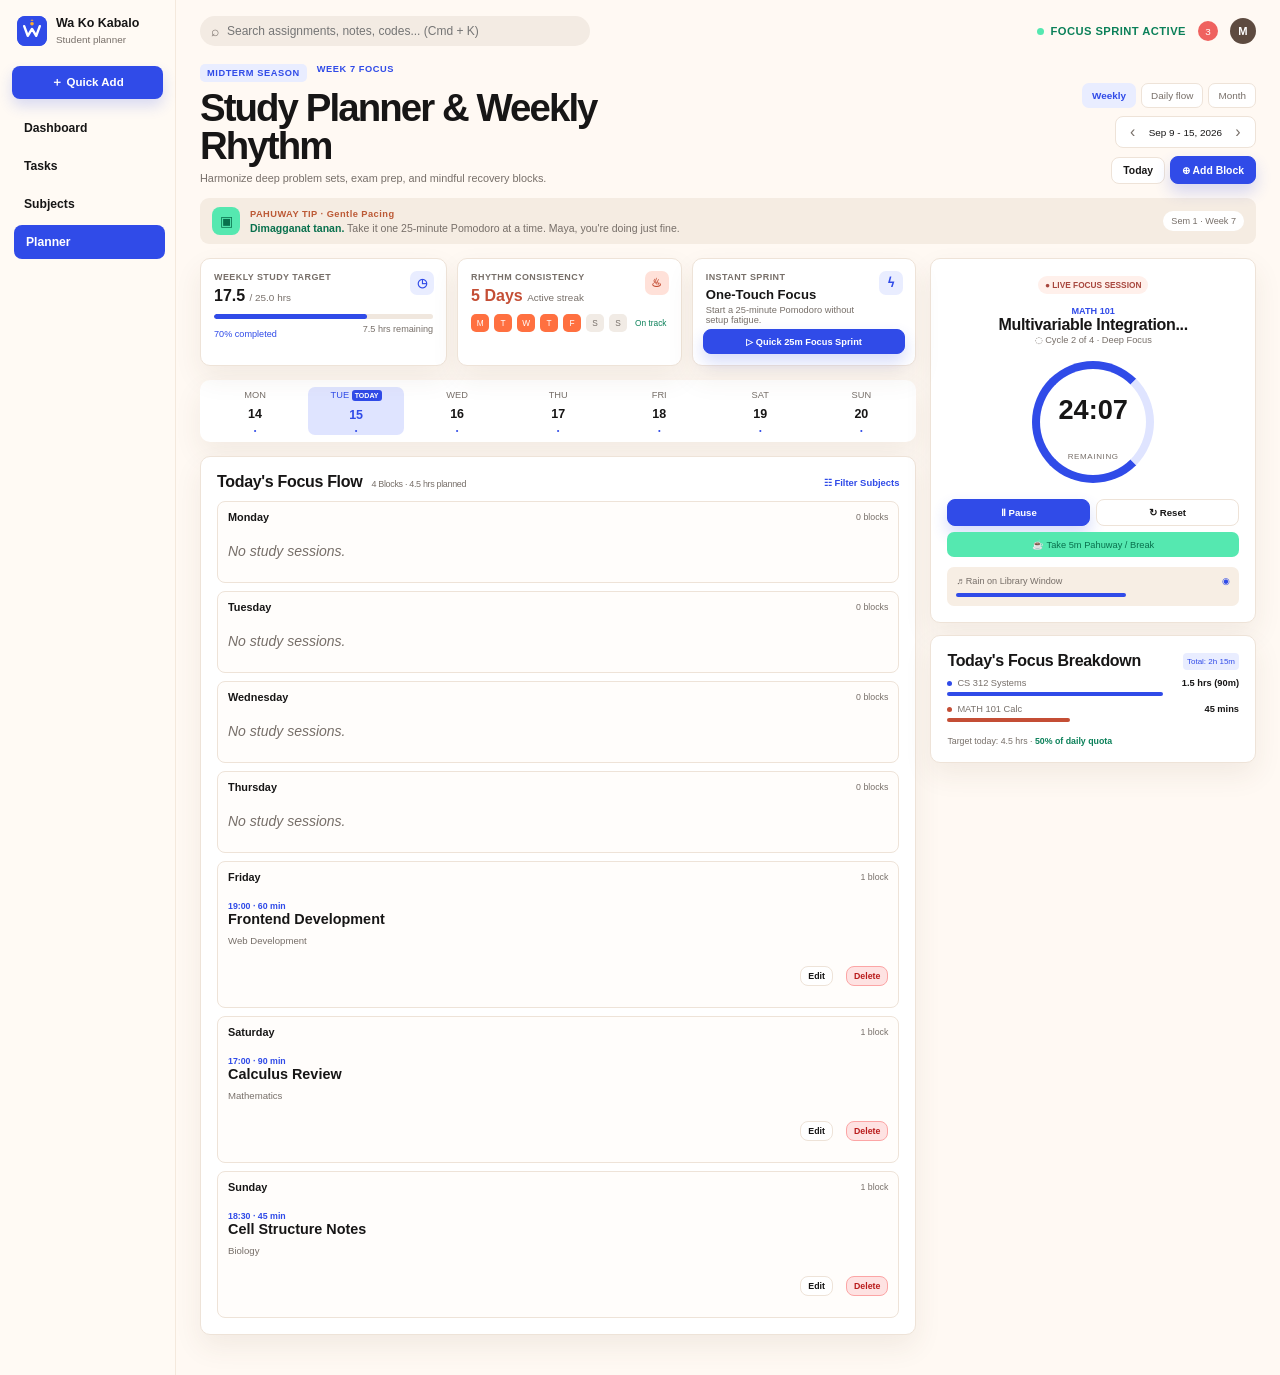
==== commit ea4a5544: "change planner tab design" ====
--- a/planner.html
+++ b/planner.html
@@ -26,22 +26,45 @@
             </nav>
         </aside>
 
-        <main class="page-content">
-            <header class="page-header">
-                <div>
-                    <p class="eyebrow">Schedule</p>
-                    <h1>Study planner</h1>
-                </div>
-                <button id="newSessionButton" class="primary-btn" type="button">New session</button>
+        <main class="page-content planner-page">
+            <header class="topbar">
+                <div class="search-bar"><span aria-hidden="true">⌕</span><input type="search" placeholder="Search assignments, notes, codes... (Cmd + K)"></div>
+                <div class="topbar-actions"><span class="focus-pill"><span></span> Focus sprint active</span><span class="notification-dot">3</span><span class="avatar">M</span></div>
             </header>
 
-            <section class="panel">
-                <div class="panel-header">
-                    <h2>Weekly plan</h2>
-                    <span class="label">Upcoming</span>
+            <section class="planner-intro">
+                <div>
+                    <div class="planner-kicker"><span>Midterm season</span><span>Week 7 focus</span></div>
+                    <h1>Study Planner &amp; Weekly Rhythm</h1>
+                    <p>Harmonize deep problem sets, exam prep, and mindful recovery blocks.</p>
                 </div>
-                <div id="plannerWeek" class="week-grid"></div>
+                <div class="planner-controls">
+                    <div class="planner-view-tabs"><button class="active" type="button">Weekly</button><button type="button">Daily flow</button><button type="button">Month</button></div>
+                    <div class="planner-date-control"><button type="button" aria-label="Previous week">‹</button><span>Sep 9 - 15, 2026</span><button type="button" aria-label="Next week">›</button></div>
+                    <div class="planner-actions"><button class="secondary-btn" type="button">Today</button><button id="newSessionButton" class="primary-btn" type="button">⊕ Add Block</button></div>
+                </div>
             </section>
+
+            <section class="planner-tip"><span class="planner-tip-icon">▣</span><div><strong>PAHUWAY TIP · Gentle Pacing</strong><p><em>Dimagganat tanan.</em> Take it one 25-minute Pomodoro at a time. Maya, you're doing just fine.</p></div><span class="planner-tip-tag">Sem 1 · Week 7</span></section>
+
+            <div class="planner-layout">
+                <div class="planner-main">
+                    <section class="planner-stats" aria-label="Weekly planner summary">
+                        <article class="planner-stat"><div><span>Weekly study target</span><strong>17.5 <small>/ 25.0 hrs</small></strong></div><b class="stat-icon blue">◷</b><div class="stat-progress"><i style="width: 70%"></i></div><small>70% completed <em>7.5 hrs remaining</em></small></article>
+                        <article class="planner-stat"><div><span>Rhythm consistency</span><strong class="coral-text">5 Days <small>Active streak</small></strong></div><b class="stat-icon coral">♨</b><div class="streak-dots"><i>M</i><i>T</i><i>W</i><i>T</i><i>F</i><i class="muted">S</i><i class="muted">S</i><small>On track</small></div></article>
+                        <article class="planner-stat planner-stat-focus"><div><span>Instant sprint</span><strong>One-Touch Focus</strong><small>Start a 25-minute Pomodoro without setup fatigue.</small></div><b class="stat-icon blue">ϟ</b><button class="primary-btn" type="button">▷ Quick 25m Focus Sprint</button></article>
+                    </section>
+
+                    <section class="planner-days" aria-label="Week at a glance"><div class="planner-day"><span>Mon</span><strong>14</strong><small>•</small></div><div class="planner-day active"><span>Tue <b>Today</b></span><strong>15</strong><small>•</small></div><div class="planner-day"><span>Wed</span><strong>16</strong><small>•</small></div><div class="planner-day"><span>Thu</span><strong>17</strong><small>•</small></div><div class="planner-day"><span>Fri</span><strong>18</strong><small>•</small></div><div class="planner-day"><span>Sat</span><strong>19</strong><small>•</small></div><div class="planner-day"><span>Sun</span><strong>20</strong><small>•</small></div></section>
+
+                    <section class="planner-flow panel"><div class="panel-header"><div><h2>Today's Focus Flow <small>4 Blocks · 4.5 hrs planned</small></h2></div><a href="subjects.html">☷ Filter Subjects</a></div><div id="plannerWeek" class="planner-week-grid"></div></section>
+                </div>
+
+                <aside class="planner-rail">
+                    <section class="focus-session panel"><div class="live-label">● Live focus session</div><span class="focus-subject">MATH 101</span><h2>Multivariable Integration...</h2><p>◌ Cycle 2 of 4 · Deep Focus</p><div class="focus-timer"><strong>24:07</strong><span>REMAINING</span></div><div class="focus-timer-actions"><button class="primary-btn" type="button">Ⅱ Pause</button><button class="secondary-btn" type="button">↻ Reset</button></div><button class="mint-btn" type="button">☕ Take 5m Pahuway / Break</button><div class="rain-control">♬ Rain on Library Window <span>◉</span><i></i></div></section>
+                    <section class="breakdown-card panel"><div class="panel-header"><h2>Today's Focus Breakdown</h2><span>Total: 2h 15m</span></div><div><p><i class="blue-dot"></i> CS 312 Systems <b>1.5 hrs (90m)</b></p><i class="breakdown-bar blue-bar"></i><p><i class="coral-dot"></i> MATH 101 Calc <b>45 mins</b></p><i class="breakdown-bar coral-bar"></i></div><small>Target today: 4.5 hrs · <strong>50% of daily quota</strong></small></section>
+                </aside>
+            </div>
         </main>
     </div>
 
--- a/css/style.css
+++ b/css/style.css
@@ -259,6 +259,117 @@
     .search-box { max-width: none; }
     .form-grid { grid-template-columns: 1fr; }
     .field.full { grid-column: auto; }
+}
+
+/* Planner reference layout */
+.planner-page { max-width: 1150px; }
+.planner-intro { display: flex; align-items: flex-end; justify-content: space-between; gap: 24px; margin: 18px 0 14px; }
+.planner-kicker { display: flex; gap: 10px; margin-bottom: 7px; color: var(--primary); font-size: 0.58rem; font-weight: 800; letter-spacing: 0.06em; text-transform: uppercase; }
+.planner-kicker span:first-child { padding: 4px 7px; border-radius: 5px; background: var(--primary-soft); }
+.planner-intro h1 { max-width: 430px; margin: 0; font-size: clamp(1.8rem, 3vw, 2.4rem); line-height: 0.98; letter-spacing: -0.05em; }
+.planner-intro p { max-width: 370px; margin: 8px 0 0; color: var(--muted); font-size: 0.68rem; }
+.planner-controls { display: flex; flex-direction: column; align-items: flex-end; gap: 8px; }
+.planner-view-tabs, .planner-date-control, .planner-actions { display: flex; align-items: center; gap: 5px; }
+.planner-view-tabs button, .planner-date-control, .planner-date-control button { border: 1px solid var(--border); background: #fff; color: var(--muted); font-size: 0.62rem; }
+.planner-view-tabs button { padding: 6px 9px; border-radius: 7px; }
+.planner-view-tabs button.active { color: var(--primary); background: var(--primary-soft); border-color: transparent; font-weight: 800; }
+.planner-date-control { padding: 4px 6px; border-radius: 8px; color: var(--text); }
+.planner-date-control button { width: 22px; height: 22px; padding: 0; border: 0; border-radius: 5px; font-size: 1rem; line-height: 1; }
+.planner-actions .primary-btn, .planner-actions .secondary-btn { padding: 7px 11px; font-size: 0.65rem; }
+.planner-tip { display: flex; align-items: center; gap: 10px; padding: 9px 12px; margin-bottom: 14px; border-radius: 9px; background: #f5ece2; }
+.planner-tip-icon { display: grid; place-items: center; width: 28px; height: 28px; border-radius: 8px; color: #08704d; background: var(--mint); }
+.planner-tip strong { display: block; color: #bc5935; font-size: 0.58rem; letter-spacing: 0.05em; }
+.planner-tip p { margin: 3px 0 0; color: var(--muted); font-size: 0.66rem; }
+.planner-tip p em { color: #08704d; font-weight: 800; font-style: normal; }
+.planner-tip-tag { margin-left: auto; padding: 5px 8px; border-radius: 999px; background: #fff; color: var(--muted); font-size: 0.57rem; }
+.planner-layout { display: grid; grid-template-columns: minmax(0, 1.65fr) minmax(245px, 0.75fr); gap: 14px; align-items: start; }
+.planner-main, .planner-rail { min-width: 0; }
+.planner-stats { display: grid; grid-template-columns: 1.1fr 1fr 1fr; gap: 10px; margin-bottom: 14px; }
+.planner-stat { position: relative; min-height: 108px; padding: 13px; border: 1px solid var(--border); border-radius: 10px; background: #fff; box-shadow: var(--shadow); }
+.planner-stat > div > span { display: block; color: var(--muted); font-size: 0.56rem; font-weight: 800; letter-spacing: 0.05em; text-transform: uppercase; }
+.planner-stat strong { display: block; margin: 5px 0 9px; font-size: 1rem; }
+.planner-stat strong small { color: var(--muted); font-size: 0.62rem; font-weight: 400; }
+.stat-icon { position: absolute; top: 12px; right: 12px; display: grid; place-items: center; width: 24px; height: 24px; border-radius: 7px; font-size: 0.72rem; }
+.stat-icon.blue { color: var(--primary); background: var(--primary-soft); }
+.stat-icon.coral { color: #c44e35; background: #ffe1d9; }
+.stat-progress { height: 5px; margin-bottom: 5px; overflow: hidden; border-radius: 99px; background: #f0e7de; }
+.stat-progress i { display: block; height: 100%; border-radius: inherit; background: var(--primary); }
+.planner-stat > small { color: var(--primary); font-size: 0.57rem; }
+.planner-stat > small em { float: right; color: var(--muted); font-style: normal; }
+.coral-text { color: #c44e35; }
+.streak-dots { display: flex; align-items: center; gap: 5px; }
+.streak-dots i { display: grid; place-items: center; width: 18px; height: 18px; border-radius: 5px; color: #fff; background: #ff7040; font-size: 0.52rem; font-style: normal; }
+.streak-dots i.muted { color: var(--muted); background: #f1ebe5; }
+.streak-dots small { margin-left: 3px; color: var(--success); font-size: 0.52rem; }
+.planner-stat-focus strong { margin-bottom: 3px; font-size: 0.82rem; }
+.planner-stat-focus small { display: block; max-width: 150px; color: var(--muted); font-size: 0.58rem; }
+.planner-stat-focus .primary-btn { position: absolute; right: 10px; bottom: 11px; left: 10px; padding: 6px; font-size: 0.58rem; }
+.planner-days { display: grid; grid-template-columns: repeat(7, 1fr); gap: 5px; padding: 7px; margin-bottom: 14px; border-radius: 10px; background: #fff; box-shadow: var(--shadow); }
+.planner-day { display: grid; place-items: center; gap: 2px; min-height: 48px; border-radius: 7px; color: var(--text); font-size: 0.58rem; }
+.planner-day span { color: var(--muted); text-transform: uppercase; }
+.planner-day strong { font-size: 0.78rem; }
+.planner-day small { color: var(--primary); line-height: 0.5; }
+.planner-day.active { color: var(--primary); background: #dfe4ff; }
+.planner-day.active span { color: var(--primary); }
+.planner-day.active span b { display: inline-block; padding: 2px 3px; border-radius: 3px; color: #fff; background: var(--primary); font-size: 0.44rem; }
+.planner-flow { padding: 14px; }
+.planner-flow .panel-header { margin-bottom: 10px; }
+.planner-flow h2 small { margin-left: 5px; color: var(--muted); font-size: 0.56rem; font-weight: 400; }
+.planner-flow .panel-header a { font-size: 0.59rem; }
+.planner-week-grid { display: grid; gap: 8px; }
+.planner-day-column { padding: 9px 10px; border: 1px solid var(--border); border-radius: 8px; background: #fffdfb; }
+.planner-day-heading { display: flex; align-items: center; justify-content: space-between; margin-bottom: 6px; }
+.planner-day-heading h3 { margin: 0; font-size: 0.68rem; }
+.planner-day-heading span { color: var(--muted); font-size: 0.55rem; }
+.planner-day-column .session-list { gap: 6px; }
+.planner-session-item { position: relative; padding: 8px 0 4px; border-top: 1px solid var(--border); }
+.planner-session-item:first-child { border-top: 0; }
+.planner-session-time { color: var(--primary); font-size: 0.55rem; font-weight: 800; }
+.planner-session-item h4 { margin: 3px 0; font-size: 0.76rem; }
+.planner-session-item .session-meta { font-size: 0.6rem; }
+.planner-session-actions { justify-content: flex-end; margin-top: 5px; }
+.planner-session-actions .form-actions-right { gap: 5px; }
+.planner-session-actions button { padding: 4px 7px; font-size: 0.55rem; }
+.planner-rail { display: flex; flex-direction: column; gap: 12px; }
+.focus-session { padding: 14px; text-align: center; }
+.live-label { display: inline-block; padding: 4px 7px; margin-bottom: 12px; border-radius: 999px; color: #a7473e; background: #fff0eb; font-size: 0.52rem; font-weight: 800; text-transform: uppercase; }
+.focus-subject { display: block; color: var(--primary); font-size: 0.57rem; font-weight: 800; }
+.focus-session h2 { margin: 5px 0; font-size: 0.84rem; }
+.focus-session > p { margin: 0; color: var(--muted); font-size: 0.58rem; }
+.focus-timer { display: grid; place-items: center; width: 122px; height: 122px; padding-top: 12px; margin: 16px auto; border: 8px solid var(--primary); border-right-color: #dfe4ff; border-radius: 50%; }
+.focus-timer strong { font-size: 1.7rem; line-height: 1; }
+.focus-timer span { color: var(--muted); font-size: 0.5rem; letter-spacing: 0.08em; }
+.focus-timer-actions { display: grid; grid-template-columns: 1fr 1fr; gap: 6px; }
+.focus-timer-actions button { padding: 7px; font-size: 0.6rem; }
+.focus-session > .mint-btn { width: 100%; padding: 7px; margin-top: 6px; border: 0; border-radius: 7px; color: #08704d; background: var(--mint); font-size: 0.58rem; }
+.rain-control { padding: 9px; margin-top: 10px; border-radius: 7px; color: var(--muted); background: #f7eee4; font-size: 0.57rem; text-align: left; }
+.rain-control span { float: right; color: var(--primary); }
+.rain-control i { display: block; width: 62%; height: 4px; margin-top: 7px; border-radius: 99px; background: var(--primary); }
+.breakdown-card { padding: 13px; }
+.breakdown-card .panel-header { margin-bottom: 8px; }
+.breakdown-card h2 { font-size: 0.72rem; }
+.breakdown-card .panel-header span { padding: 4px; border-radius: 4px; color: var(--primary); background: var(--primary-soft); font-size: 0.5rem; }
+.breakdown-card p { display: flex; align-items: center; gap: 5px; margin: 8px 0 4px; color: var(--muted); font-size: 0.58rem; }
+.breakdown-card p b { margin-left: auto; color: var(--text); font-weight: 600; }
+.blue-dot, .coral-dot { width: 5px; height: 5px; border-radius: 50%; background: var(--primary); }
+.coral-dot { background: #c44e35; }
+.breakdown-bar { display: block; height: 4px; border-radius: 99px; }
+.blue-bar { width: 74%; background: var(--primary); }
+.coral-bar { width: 42%; background: #c44e35; }
+.breakdown-card > small { display: block; margin-top: 14px; color: var(--muted); font-size: 0.55rem; }
+.breakdown-card > small strong { color: var(--success); }
+
+@media (max-width: 850px) {
+    .planner-intro { align-items: flex-start; flex-direction: column; }
+    .planner-controls { align-items: flex-start; }
+    .planner-layout { grid-template-columns: 1fr; }
+    .planner-rail { display: grid; grid-template-columns: 1fr 1fr; }
+}
+
+@media (max-width: 600px) {
+    .planner-stats, .planner-rail { grid-template-columns: 1fr; }
+    .planner-days { overflow-x: auto; grid-template-columns: repeat(7, minmax(54px, 1fr)); }
+    .planner-tip-tag { display: none; }
 }
 
 /* Tasks view: compact list-and-inspector composition from the reference. */
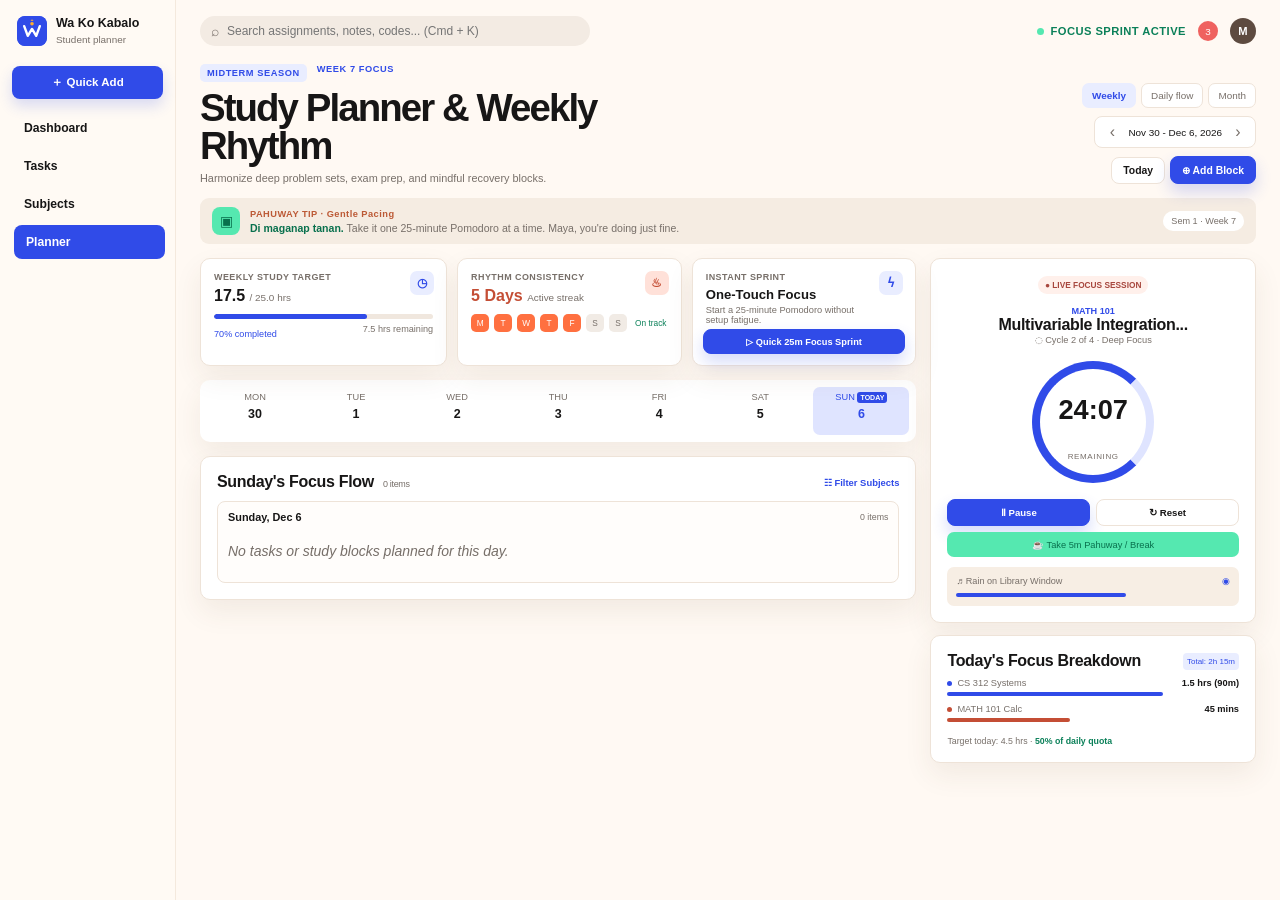
==== commit b4ac013d: "adjust task calendar in planner tab" ====
--- a/planner.html
+++ b/planner.html
@@ -40,12 +40,12 @@
                 </div>
                 <div class="planner-controls">
                     <div class="planner-view-tabs"><button class="active" type="button">Weekly</button><button type="button">Daily flow</button><button type="button">Month</button></div>
-                    <div class="planner-date-control"><button type="button" aria-label="Previous week">‹</button><span>Sep 9 - 15, 2026</span><button type="button" aria-label="Next week">›</button></div>
+                    <div class="planner-date-control"><button type="button" aria-label="Previous week">‹</button><span id="plannerDateRange">This week</span><button type="button" aria-label="Next week">›</button></div>
                     <div class="planner-actions"><button class="secondary-btn" type="button">Today</button><button id="newSessionButton" class="primary-btn" type="button">⊕ Add Block</button></div>
                 </div>
             </section>
 
-            <section class="planner-tip"><span class="planner-tip-icon">▣</span><div><strong>PAHUWAY TIP · Gentle Pacing</strong><p><em>Dimagganat tanan.</em> Take it one 25-minute Pomodoro at a time. Maya, you're doing just fine.</p></div><span class="planner-tip-tag">Sem 1 · Week 7</span></section>
+            <section class="planner-tip"><span class="planner-tip-icon">▣</span><div><strong>PAHUWAY TIP · Gentle Pacing</strong><p><em>Di maganap tanan.</em> Take it one 25-minute Pomodoro at a time. Maya, you're doing just fine.</p></div><span class="planner-tip-tag">Sem 1 · Week 7</span></section>
 
             <div class="planner-layout">
                 <div class="planner-main">
@@ -55,9 +55,9 @@
                         <article class="planner-stat planner-stat-focus"><div><span>Instant sprint</span><strong>One-Touch Focus</strong><small>Start a 25-minute Pomodoro without setup fatigue.</small></div><b class="stat-icon blue">ϟ</b><button class="primary-btn" type="button">▷ Quick 25m Focus Sprint</button></article>
                     </section>
 
-                    <section class="planner-days" aria-label="Week at a glance"><div class="planner-day"><span>Mon</span><strong>14</strong><small>•</small></div><div class="planner-day active"><span>Tue <b>Today</b></span><strong>15</strong><small>•</small></div><div class="planner-day"><span>Wed</span><strong>16</strong><small>•</small></div><div class="planner-day"><span>Thu</span><strong>17</strong><small>•</small></div><div class="planner-day"><span>Fri</span><strong>18</strong><small>•</small></div><div class="planner-day"><span>Sat</span><strong>19</strong><small>•</small></div><div class="planner-day"><span>Sun</span><strong>20</strong><small>•</small></div></section>
+                    <section id="plannerDays" class="planner-days" aria-label="Week at a glance"></section>
 
-                    <section class="planner-flow panel"><div class="panel-header"><div><h2>Today's Focus Flow <small>4 Blocks · 4.5 hrs planned</small></h2></div><a href="subjects.html">☷ Filter Subjects</a></div><div id="plannerWeek" class="planner-week-grid"></div></section>
+                    <section class="planner-flow panel"><div class="panel-header"><div><h2 id="plannerFlowTitle">Today's Focus Flow <small id="plannerFlowSummary"></small></h2></div><a href="subjects.html">☷ Filter Subjects</a></div><div id="plannerWeek" class="planner-week-grid"></div></section>
                 </div>
 
                 <aside class="planner-rail">
--- a/css/style.css
+++ b/css/style.css
@@ -305,13 +305,20 @@
 .planner-stat-focus small { display: block; max-width: 150px; color: var(--muted); font-size: 0.58rem; }
 .planner-stat-focus .primary-btn { position: absolute; right: 10px; bottom: 11px; left: 10px; padding: 6px; font-size: 0.58rem; }
 .planner-days { display: grid; grid-template-columns: repeat(7, 1fr); gap: 5px; padding: 7px; margin-bottom: 14px; border-radius: 10px; background: #fff; box-shadow: var(--shadow); }
-.planner-day { display: grid; place-items: center; gap: 2px; min-height: 48px; border-radius: 7px; color: var(--text); font-size: 0.58rem; }
+.planner-day { display: grid; place-items: center; gap: 2px; min-height: 48px; padding: 4px; border: 0; border-radius: 7px; color: var(--text); background: transparent; cursor: pointer; font-size: 0.58rem; transition: background 0.18s ease, transform 0.18s ease; }
+.planner-day:hover { background: #f3eee9; transform: translateY(-1px); }
 .planner-day span { color: var(--muted); text-transform: uppercase; }
 .planner-day strong { font-size: 0.78rem; }
 .planner-day small { color: var(--primary); line-height: 0.5; }
 .planner-day.active { color: var(--primary); background: #dfe4ff; }
 .planner-day.active span { color: var(--primary); }
 .planner-day.active span b { display: inline-block; padding: 2px 3px; border-radius: 3px; color: #fff; background: var(--primary); font-size: 0.44rem; }
+.planner-dots { display: flex; align-items: center; gap: 3px; min-height: 5px; }
+.planner-dots i { display: block; width: 5px; height: 5px; border-radius: 50%; }
+.dot-high { background: #ef625f; }
+.dot-medium { background: #f5a524; }
+.dot-low { background: #0b8059; }
+.dot-blue { background: var(--primary); }
 .planner-flow { padding: 14px; }
 .planner-flow .panel-header { margin-bottom: 10px; }
 .planner-flow h2 small { margin-left: 5px; color: var(--muted); font-size: 0.56rem; font-weight: 400; }
@@ -324,6 +331,10 @@
 .planner-day-column .session-list { gap: 6px; }
 .planner-session-item { position: relative; padding: 8px 0 4px; border-top: 1px solid var(--border); }
 .planner-session-item:first-child { border-top: 0; }
+.completion-toggle { position: absolute; top: 8px; left: 0; display: grid; place-items: center; width: 18px; height: 18px; padding: 0; border: 1px solid var(--border); border-radius: 50%; color: #fff; background: #fff; cursor: pointer; font-size: 0.65rem; font-weight: 800; }
+.completion-toggle.is-complete { border-color: var(--success); background: var(--success); }
+.planner-session-item:has(.completion-toggle) { padding-left: 27px; }
+.planner-session-item.is-complete h4, .planner-session-item.is-complete .session-meta, .planner-session-item.is-complete .planner-session-time { color: var(--muted); text-decoration: line-through; opacity: 0.72; }
 .planner-session-time { color: var(--primary); font-size: 0.55rem; font-weight: 800; }
 .planner-session-item h4 { margin: 3px 0; font-size: 0.76rem; }
 .planner-session-item .session-meta { font-size: 0.6rem; }
